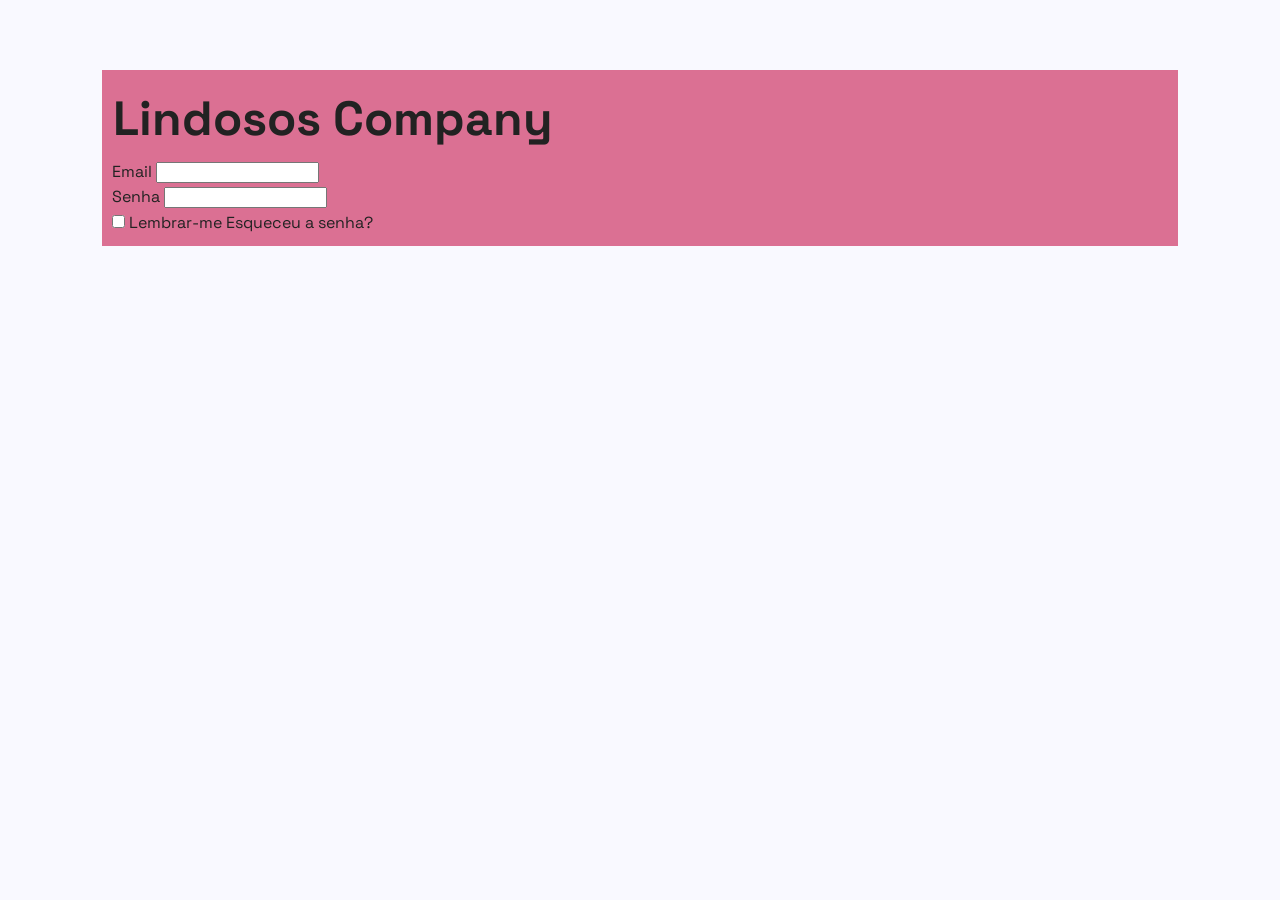
==== login.html @ 8a3cbff8 "Portfolio Login" ====
<!DOCTYPE html>
<html lang="en">

<head>
    <meta charset="UTF-8">
    <meta name="viewport" content="width=device-width, initial-scale=1.0">
    <link rel="stylesheet" href="login.css">
    <title>Document</title>
</head>

<body>

    <main>
        <section class="area-login">

            <form action="">
                <div class="area-titulo">
                    <i class="fa-solid fa-user-secret"></i>
                    <h1>Lindosos Company</h1>
                </div>


                <div class="area-email">
                    <label for="email">Email</label>
                    <input type="email" id="email" placeholder="">
                </div>

                <div class="area-senha">
                    <label for="senha">Senha</label>
                    <input type="password" id="senha">
                </div>

                <div class="lembrar-senha">
                    <input type="checkbox" id="lembrar">
                    <label for="lembrar">Lembrar-me</label>
                    <a href="#">Esqueceu a senha?</a>
                </div>
            </form>
        </section>

    </main>

</body>

</html>
---- login.css ----
@import url(style.css);



.area-login{
    background-color: palevioletred;
    padding: 10px;
    height: ;
}

.area-titulo{
    font-size: 2rem;
    padding: 1px;
}
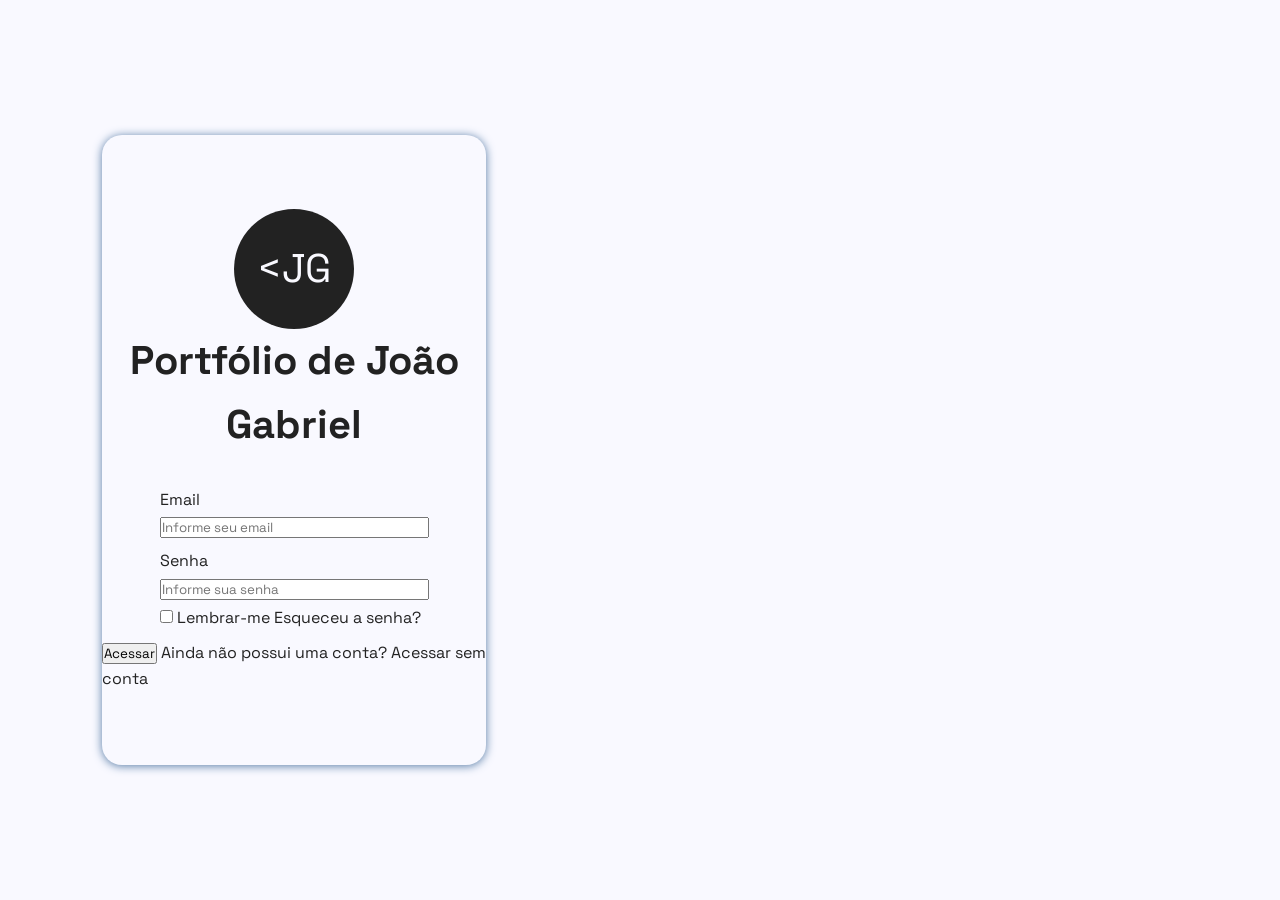
==== commit 1b501fcf: "Login" ====
--- a/login.html
+++ b/login.html
@@ -5,39 +5,43 @@
     <meta charset="UTF-8">
     <meta name="viewport" content="width=device-width, initial-scale=1.0">
     <link rel="stylesheet" href="login.css">
-    <title>Document</title>
+    <title>Area de Login</title>
 </head>
 
 <body>
 
     <main>
-        <section class="area-login">
 
-            <form action="">
-                <div class="area-titulo">
-                    <i class="fa-solid fa-user-secret"></i>
-                    <h1>Lindosos Company</h1>
-                </div>
+        <form action="" id="area-formulario">
+            <div class="area-titulo">
+                <div class="logo-login">&lt;JG</div>
+                <h1 class="area-titulo-h1">Portfólio de João Gabriel</h1>
+            </div>
+
+            <div class="area-email">
+                <label for="email">Email</label>
+                <input type="email" id="email" placeholder="Informe seu email">
+            </div>
 
 
-                <div class="area-email">
-                    <label for="email">Email</label>
-                    <input type="email" id="email" placeholder="">
-                </div>
-
-                <div class="area-senha">
-                    <label for="senha">Senha</label>
-                    <input type="password" id="senha">
-                </div>
+            <div class="area-senha">
+                <label for="senha">Senha</label>
+                <input type="password" id="senha" placeholder="Informe sua senha">
 
                 <div class="lembrar-senha">
                     <input type="checkbox" id="lembrar">
                     <label for="lembrar">Lembrar-me</label>
                     <a href="#">Esqueceu a senha?</a>
                 </div>
-            </form>
-        </section>
-
+            </div>
+            
+            
+            <div class="area-botao">
+                <button>Acessar</button>
+                <a href="#">Ainda não possui uma conta?</a>
+                <a href="index.html"> Acessar sem conta</a>
+            </div>
+        </form>
     </main>
 
 </body>
--- a/login.css
+++ b/login.css
@@ -1,14 +1,53 @@
 @import url(style.css);
 
+main{
+    background-position: center;
+    background-size: cover;
+    height: 100vh;
+    display: flex;
+    justify-content: start;
+    align-items: center;
+    color: var(--cor-header);
+}
 
+.logo-login{
+    background-color: var(--cor-header);
+    color: var(--cor-principal);
+    width: 120px;
+    height: 120px;
+    display: flex;
+    align-items: center;
+    justify-content: center;
+    font-size: 2.5rem;
+    border-radius: 100%;
+    margin: 0 auto;
+}
 
-.area-login{
-    background-color: palevioletred;
-    padding: 10px;
-    height: ;
+#area-formulario{
+    box-shadow: 0 1px 10px var(--cor-icone-responsivo);
+    border-radius: 20px;
+    background-color: var(--cor-principal);
+    width: 30vw;
+    height: 70vh;
+    display: flex;
+    flex-direction: column;
+    justify-content: center;
+    align-items: center;
 }
 
 .area-titulo{
-    font-size: 2rem;
-    padding: 1px;
-}+    text-align: center;
+    margin-bottom: 30px;
+}
+
+.area-titulo-h1{
+    font-size: 2.5rem;
+}
+
+.area-email, .area-senha{
+    display: flex;
+    flex-direction: column;
+    gap: 5px;
+    margin-bottom: 10px;
+    width: 70%;
+}
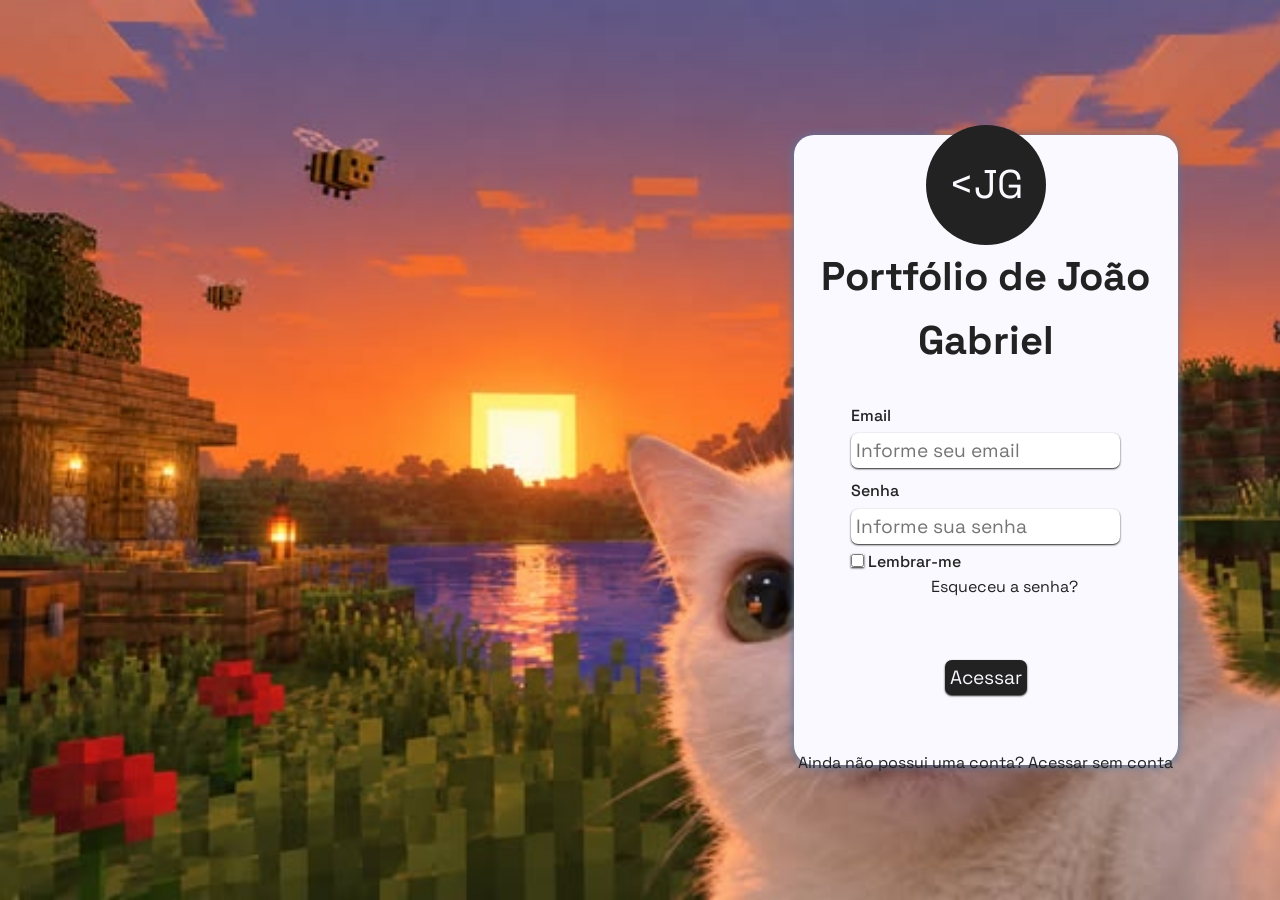
==== commit da4e5626: "16.11.26" ====
--- a/login.html
+++ b/login.html
@@ -1,5 +1,5 @@
 <!DOCTYPE html>
-<html lang="en">
+<html lang="pt-BR">
 
 <head>
     <meta charset="UTF-8">
@@ -37,10 +37,15 @@
             
             
             <div class="area-botao">
-                <button>Acessar</button>
+                <button class="acessar">Acessar</button>
+            </div>
+
+
+            <div class="area-recuperacao">
                 <a href="#">Ainda não possui uma conta?</a>
                 <a href="index.html"> Acessar sem conta</a>
             </div>
+
         </form>
     </main>
 
--- a/login.css
+++ b/login.css
@@ -1,14 +1,24 @@
 @import url(style.css);
 
+
+
 main{
+    background-image: url(img/kitty\ singing.jpg);
+    background-repeat: no-repeat;
     background-position: center;
     background-size: cover;
     height: 100vh;
+    width: 100%;
     display: flex;
-    justify-content: start;
+    justify-content: end;
     align-items: center;
     color: var(--cor-header);
+    margin: 0;
+    max-width: 100%;
+
 }
+
+
 
 .logo-login{
     background-color: var(--cor-header);
@@ -51,3 +61,47 @@
     margin-bottom: 10px;
     width: 70%;
 }
+
+
+.lembrar-senha a{
+    margin-left: 80px;
+}
+
+input, button{
+    font-size: 1.2rem;
+    padding: 5px;
+    border-radius: 7px;
+    border: none;
+    box-shadow: 0 1px 2px var(--cor-header);
+}
+
+button{
+    background-color: var(--cor-header);
+    color: var(--cor-principal);
+    margin-bottom: 5px;
+}
+
+label{
+    font-weight: 500;
+}
+
+a{
+    color: var(--cor-header);
+}
+
+a:hover{
+    text-decoration: underline;
+}
+
+i{
+    font-size: 5rem;
+}
+
+.area-recuperacao{
+    margin-top: 50px;
+}
+
+.area-botao{
+    margin-top: 50px;
+}
+
